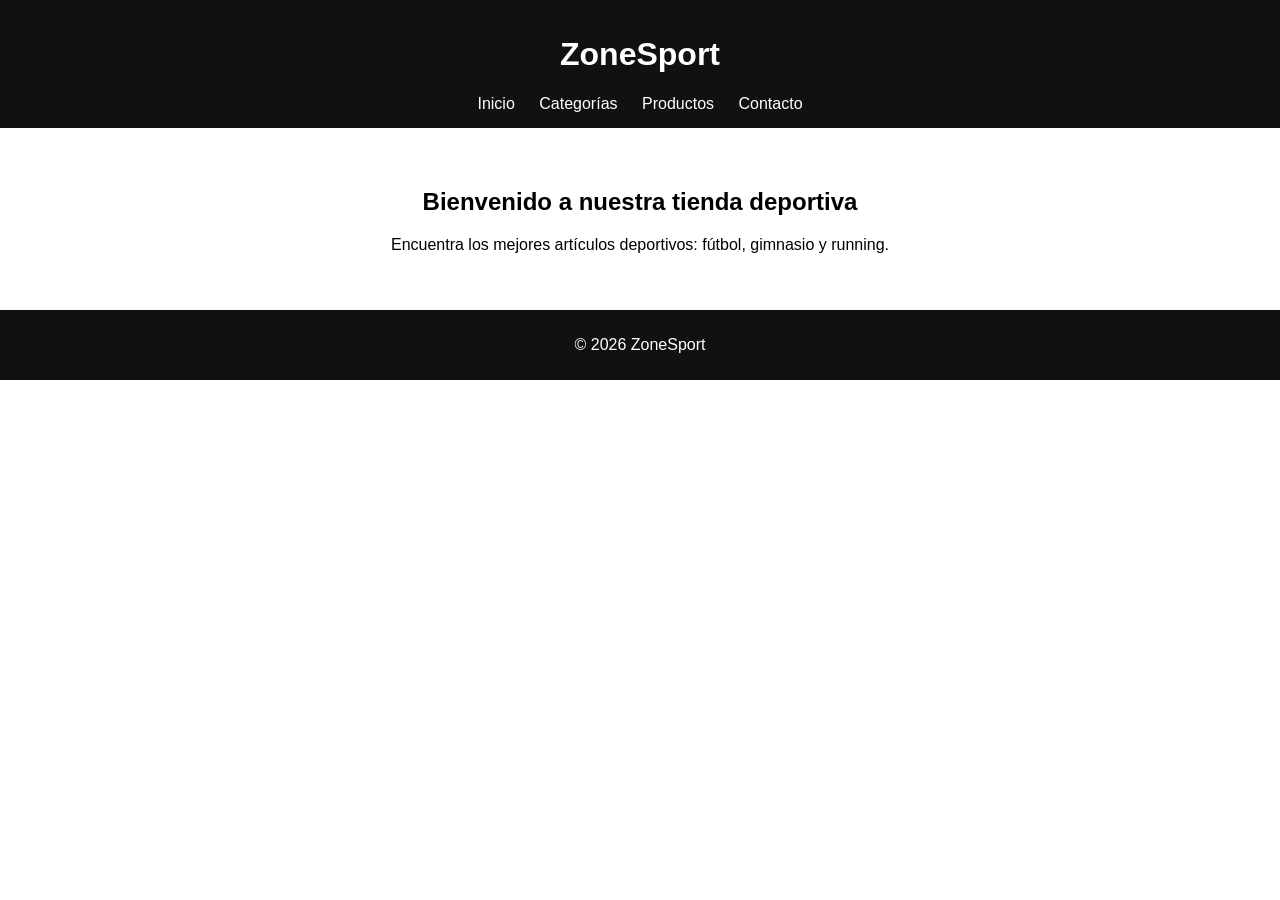
==== index.html @ 28412ad9 "avance" ====
<!DOCTYPE html>
<html lang="es">
<head>
    <meta charset="UTF-8">
    <title>ZoneSport</title>
    <link rel="stylesheet" href="assets/css/styles.css">
</head>
<body>

<header>
    <h1>ZoneSport</h1>
    <nav>
        <a href="index.html">Inicio</a>
        <a href="categorias.html">Categorías</a>
        <a href="productos.html">Productos</a>
        <a href="contacto.html">Contacto</a>
    </nav>
</header>

<section>
    <h2>Bienvenido a nuestra tienda deportiva</h2>
    <p>Encuentra los mejores artículos deportivos: fútbol, gimnasio y running.</p>
</section>

<footer>
    <p>© 2026 ZoneSport</p>
</footer>

<script src="assets/js/script.js"></script>
</body>
</html>
---- assets/css/styles.css ----
body {
    font-family: Arial, sans-serif;
    margin: 0;
    padding: 0;
}

header {
    background-color: #111;
    color: white;
    padding: 15px;
    text-align: center;
}

nav a {
    color: white;
    margin: 0 10px;
    text-decoration: none;
}

section {
    padding: 40px;
    text-align: center;
}

.contenedor-categorias {
    display: flex;
    justify-content: center;
    gap: 20px;
    flex-wrap: wrap;
}

.categoria {
    border: 1px solid #cccbcb;
    padding: 20px;
    width: 250px;
    border-radius: 10px;
    transition: 0.3s;
}

.categoria:hover {
    transform: scale(1.05);
}

.categoria img {
    width: 100%;
    height: 150px;
    object-fit: cover;
    border-radius: 8px;
}

.categoria a {
    display: inline-block;
    margin-top: 10px;
    background-color: #007bff;
    color: white;
    padding: 8px 12px;
    text-decoration: none;
    border-radius: 5px;
}

footer {
    background-color: #111;
    color: white;
    text-align: center;
    padding: 10px;
}

@media (max-width: 768px) {
    .contenedor-categorias {
        flex-direction: column;
        align-items: center;
    }
}

.contenedor-productos {
    display: flex;
    justify-content: center;
    gap: 20px;
    flex-wrap: wrap;
    padding-top: 30px;
}

.producto {
    border: 1px solid #cccbcb;
    padding: 20px;
    width: 220px;
    border-radius: 10px;
    text-align: center;
    transition: 0.3s;
}

.producto:hover {
    transform: scale(1.05);
    box-shadow: 0 5px 15px rgba(0,0,0,0.2);
}

.producto img {
    width: 100%;
    height: 150px;
    object-fit: cover;
    border-radius: 8px;
}

.precio {
    font-weight: bold;
    color: #28a745;
    margin: 10px 0;
}

.producto button {
    background-color: #007bff;
    color: white;
    border: none;
    padding: 8px 12px;
    border-radius: 5px;
    cursor: pointer;
}

.producto button:hover {
    background-color: #0056b3;
}
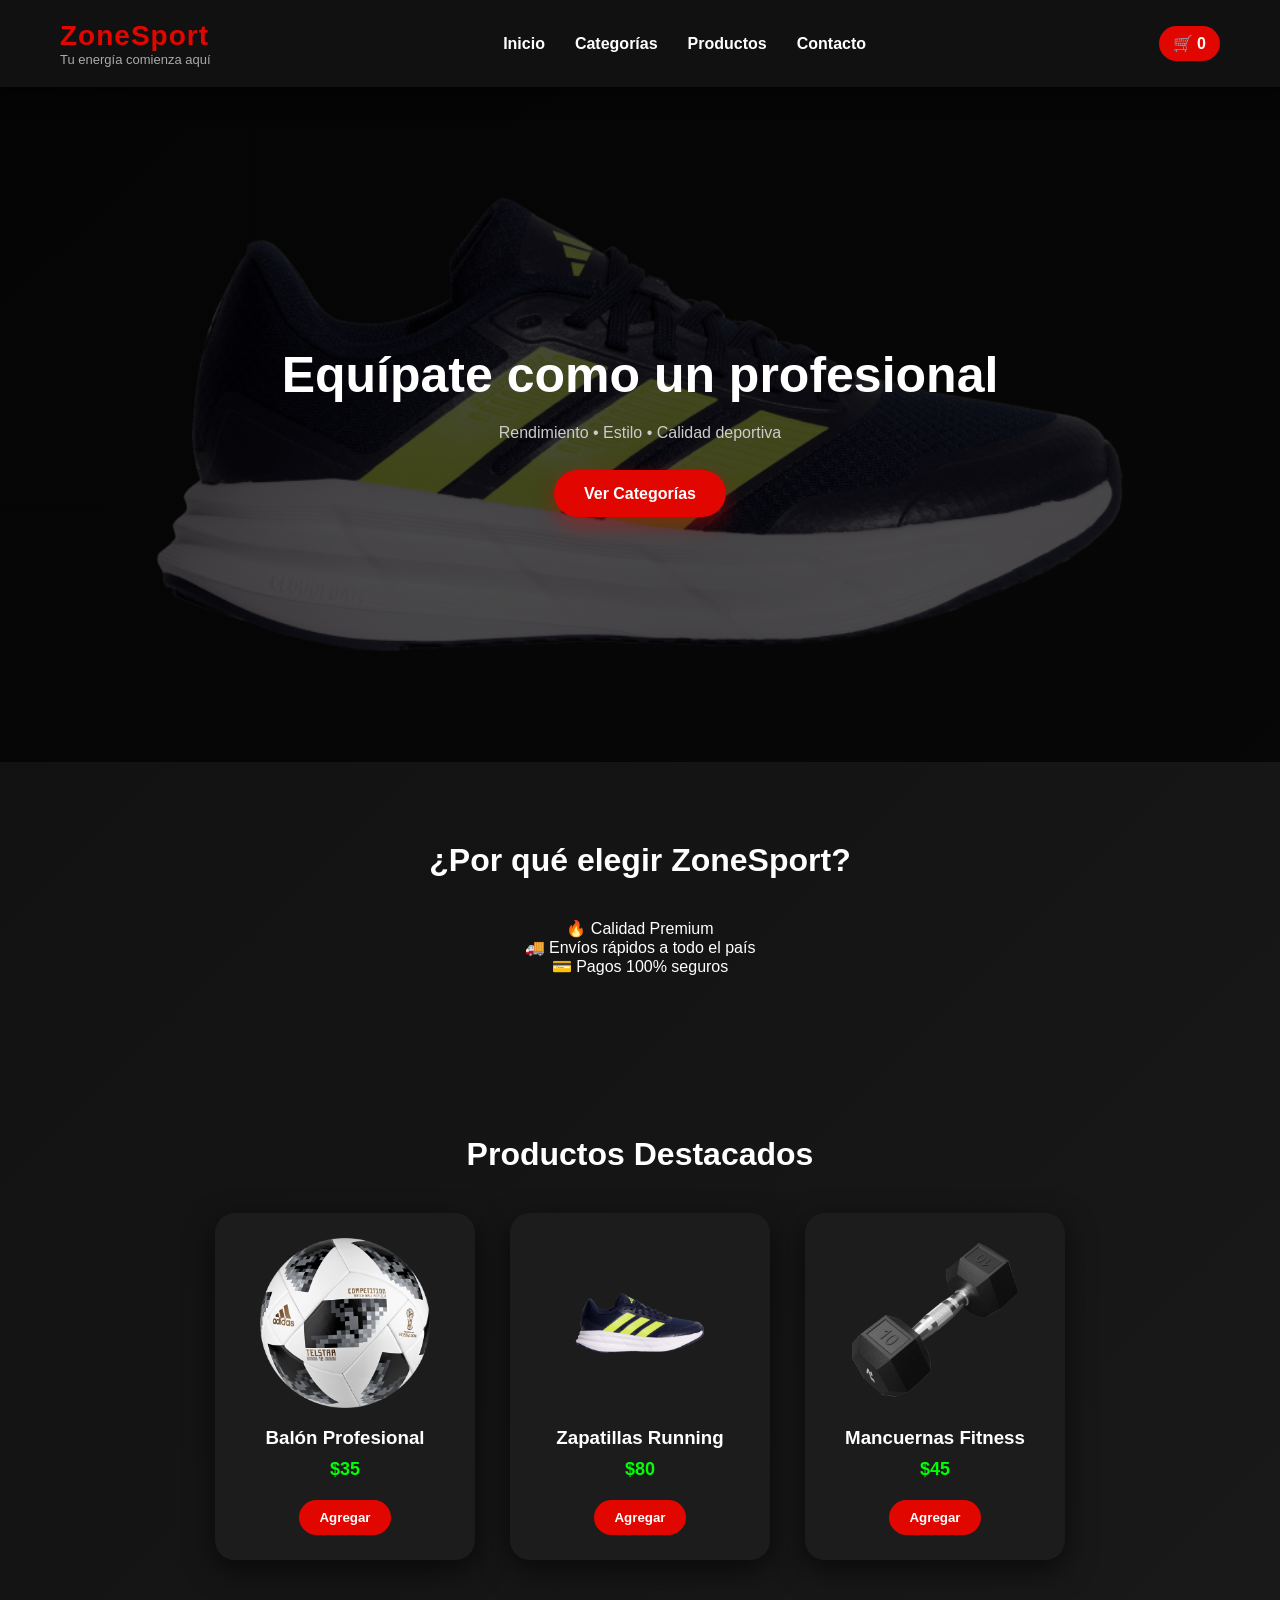
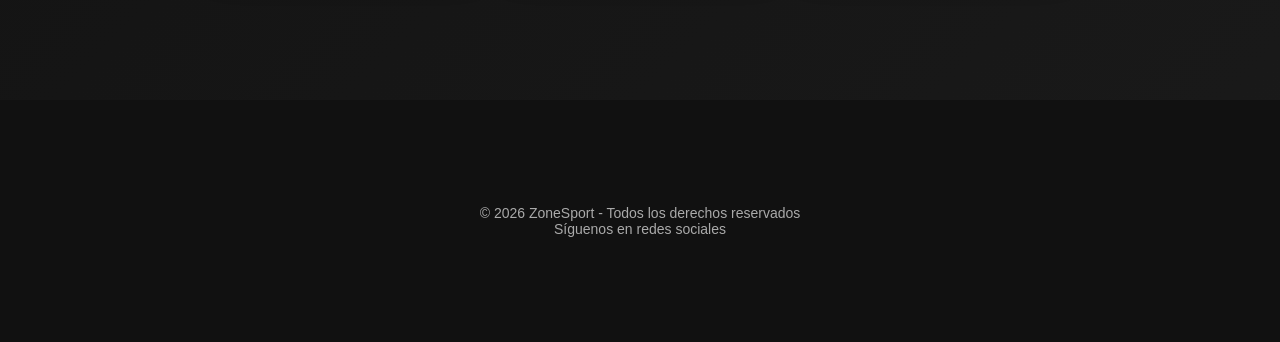
==== commit ed4a1a9a: "fin." ====
--- a/index.html
+++ b/index.html
@@ -1,31 +1,101 @@
 <!DOCTYPE html>
 <html lang="es">
+
 <head>
     <meta charset="UTF-8">
-    <title>ZoneSport</title>
+    <meta name="viewport" content="width=device-width, initial-scale=1.0">
+    <title>ZoneSport | Tienda Deportiva</title>
+
     <link rel="stylesheet" href="assets/css/styles.css">
 </head>
+
 <body>
 
 <header>
-    <h1>ZoneSport</h1>
+    <div class="logo">
+        <h1>ZoneSport</h1>
+        <p>Tu energía comienza aquí</p>
+    </div>
+
     <nav>
-        <a href="index.html">Inicio</a>
-        <a href="categorias.html">Categorías</a>
-        <a href="productos.html">Productos</a>
-        <a href="contacto.html">Contacto</a>
+        <ul>
+            <li><a href="index.html">Inicio</a></li>
+            <li><a href="categorias.html">Categorías</a></li>
+            <li><a href="productos.html">Productos</a></li>
+            <li><a href="contacto.html">Contacto</a></li>
+        </ul>
     </nav>
+
+    <div class="carrito">
+        🛒 <span id="contador">0</span>
+    </div>
 </header>
 
-<section>
-    <h2>Bienvenido a nuestra tienda deportiva</h2>
-    <p>Encuentra los mejores artículos deportivos: fútbol, gimnasio y running.</p>
+
+<main>
+
+<section class="hero">
+    <article class="hero-content">
+        <h2>Equípate como un profesional</h2>
+        <p>Rendimiento • Estilo • Calidad deportiva</p>
+        <br>
+        <a href="categorias.html" class="btn-principal">Ver Categorías</a>
+    </article>
 </section>
 
+<section>
+<h2>¿Por qué elegir ZoneSport?</h2>
+
+<article>
+<p>🔥 Calidad Premium</p>
+<p>🚚 Envíos rápidos a todo el país</p>
+<p>💳 Pagos 100% seguros</p>
+</article>
+
+</section>
+
+<section>
+
+<h2>Productos Destacados</h2>
+
+<div class="contenedor-productos">
+
+<article class="producto">
+<img src="assets/img/balon de futbol.png">
+<h3>Balón Profesional</h3>
+<p class="precio">$35</p>
+<button class="btn-carrito">Agregar</button>
+</article>
+
+<article class="producto">
+<img src="assets/img/zapatillas.png">
+<h3>Zapatillas Running</h3>
+<p class="precio">$80</p>
+<button class="btn-carrito">Agregar</button>
+</article>
+
+<article class="producto">
+<img src="assets/img/mancuernas.png">
+<h3>Mancuernas Fitness</h3>
+<p class="precio">$45</p>
+<button class="btn-carrito">Agregar</button>
+</article>
+
+</div>
+
+</section>
+
+</main>
+
+
 <footer>
-    <p>© 2026 ZoneSport</p>
+    <section>
+        <p>© 2026 ZoneSport - Todos los derechos reservados</p>
+        <p>Síguenos en redes sociales</p>
+    </section>
 </footer>
 
 <script src="assets/js/script.js"></script>
+
 </body>
 </html>
--- a/assets/css/styles.css
+++ b/assets/css/styles.css
@@ -1,121 +1,290 @@
-body {
-    font-family: Arial, sans-serif;
-    margin: 0;
-    padding: 0;
-}
-
-header {
-    background-color: #111;
-    color: white;
-    padding: 15px;
-    text-align: center;
-}
-
-nav a {
-    color: white;
-    margin: 0 10px;
-    text-decoration: none;
-}
-
-section {
-    padding: 40px;
-    text-align: center;
-}
-
-.contenedor-categorias {
-    display: flex;
-    justify-content: center;
-    gap: 20px;
-    flex-wrap: wrap;
-}
-
-.categoria {
-    border: 1px solid #cccbcb;
-    padding: 20px;
-    width: 250px;
-    border-radius: 10px;
-    transition: 0.3s;
-}
-
-.categoria:hover {
-    transform: scale(1.05);
-}
-
-.categoria img {
-    width: 100%;
-    height: 150px;
-    object-fit: cover;
-    border-radius: 8px;
-}
-
-.categoria a {
-    display: inline-block;
-    margin-top: 10px;
-    background-color: #007bff;
-    color: white;
-    padding: 8px 12px;
-    text-decoration: none;
-    border-radius: 5px;
-}
-
-footer {
-    background-color: #111;
-    color: white;
-    text-align: center;
-    padding: 10px;
-}
-
-@media (max-width: 768px) {
-    .contenedor-categorias {
-        flex-direction: column;
-        align-items: center;
-    }
-}
-
-.contenedor-productos {
-    display: flex;
-    justify-content: center;
-    gap: 20px;
-    flex-wrap: wrap;
-    padding-top: 30px;
-}
-
-.producto {
-    border: 1px solid #cccbcb;
-    padding: 20px;
-    width: 220px;
-    border-radius: 10px;
-    text-align: center;
-    transition: 0.3s;
-}
-
-.producto:hover {
-    transform: scale(1.05);
-    box-shadow: 0 5px 15px rgba(0,0,0,0.2);
-}
-
-.producto img {
-    width: 100%;
-    height: 150px;
-    object-fit: cover;
-    border-radius: 8px;
-}
-
-.precio {
-    font-weight: bold;
-    color: #28a745;
-    margin: 10px 0;
-}
-
-.producto button {
-    background-color: #007bff;
-    color: white;
-    border: none;
-    padding: 8px 12px;
-    border-radius: 5px;
-    cursor: pointer;
-}
-
-.producto button:hover {
-    background-color: #0056b3;
+/* ================= RESET ================= */
+*{
+margin:0;
+padding:0;
+box-sizing:border-box;
+font-family: 'Segoe UI', sans-serif;
+}
+
+body{
+background: linear-gradient(135deg,#0f0f0f,#1a1a1a);
+color:#fff;
+overflow-x:hidden;
+}
+
+/* ================= ANIMACIÓN GENERAL ================= */
+
+@keyframes fadeUp{
+from{
+opacity:0;
+transform:translateY(40px);
+}
+to{
+opacity:1;
+transform:translateY(0);
+}
+}
+
+/* ================= HEADER ================= */
+
+header{
+background:#111;
+display:flex;
+justify-content:space-between;
+align-items:center;
+padding:20px 60px;
+flex-wrap:wrap;
+position:sticky;
+top:0;
+z-index:100;
+box-shadow:0 4px 20px rgba(0,0,0,.6);
+}
+
+.logo h1{
+color:#e10600;
+font-size:28px;
+letter-spacing:1px;
+}
+
+.logo p{
+font-size:13px;
+color:#aaa;
+}
+
+nav ul{
+list-style:none;
+display:flex;
+gap:30px;
+}
+
+nav a{
+color:#fff;
+text-decoration:none;
+font-weight:600;
+transition:.3s;
+}
+
+nav a:hover{
+color:#e10600;
+}
+
+.carrito{
+background:#e10600;
+padding:8px 14px;
+border-radius:20px;
+font-weight:bold;
+}
+
+/* ================= HERO ================= */
+
+.hero{
+height:75vh;
+background:
+linear-gradient(rgba(0,0,0,.7),rgba(0,0,0,.7)),
+url("../img/zapatillas.png");
+background-size:cover;
+background-position:center;
+display:flex;
+justify-content:center;
+align-items:center;
+text-align:center;
+padding:20px;
+}
+
+.hero-content{
+animation:fadeUp 1s ease;
+}
+
+.hero h2{
+font-size:50px;
+margin-bottom:20px;
+}
+
+.hero p{
+color:#ccc;
+margin-bottom:25px;
+}
+
+.btn-principal{
+background:#e10600;
+padding:15px 30px;
+border-radius:30px;
+color:white;
+text-decoration:none;
+font-weight:bold;
+transition:.3s;
+box-shadow:0 8px 20px rgba(225,6,0,.4);
+}
+
+.btn-principal:hover{
+background:#b80000;
+transform:translateY(-4px);
+}
+
+/* ================= SECTIONS ================= */
+
+section{
+padding:80px 20px;
+text-align:center;
+animation:fadeUp 1s ease;
+}
+
+h2{
+margin-bottom:40px;
+font-size:32px;
+}
+
+/* ================= TARJETAS ================= */
+
+.contenedor-categorias,
+.contenedor-productos{
+display:flex;
+justify-content:center;
+flex-wrap:wrap;
+gap:35px;
+}
+
+.categoria,
+.producto{
+background:#1c1c1c;
+border-radius:20px;
+padding:25px;
+width:260px;
+transition:.4s;
+box-shadow:0 10px 30px rgba(0,0,0,.6);
+}
+
+.categoria:hover,
+.producto:hover{
+transform:translateY(-10px) scale(1.03);
+box-shadow:0 20px 40px rgba(225,6,0,.3);
+}
+
+.categoria img,
+.producto img{
+width:100%;
+height:170px;
+object-fit:contain;
+margin-bottom:15px;
+}
+
+.precio{
+color:#00ff04;
+font-size:18px;
+font-weight:bold;
+margin:10px 0;
+}
+
+.producto button,
+.categoria a{
+background:#e10600;
+border:none;
+padding:10px 20px;
+border-radius:25px;
+cursor:pointer;
+font-weight:bold;
+color:white;
+text-decoration:none;
+display:inline-block;
+margin-top:10px;
+transition:.3s;
+}
+
+.producto button:hover,
+.categoria a:hover{
+background:#b80000;
+transform:scale(1.05);
+}
+
+/* ================= FORMULARIO ================= */
+
+form{
+max-width:500px;
+margin:auto;
+display:flex;
+flex-direction:column;
+gap:18px;
+background:#1c1c1c;
+padding:35px;
+border-radius:20px;
+box-shadow:0 10px 30px rgba(0,0,0,.5);
+}
+
+input, textarea{
+padding:12px;
+border-radius:10px;
+border:none;
+background:#2a2a2a;
+color:white;
+outline:none;
+}
+
+textarea{
+resize:none;
+height:120px;
+}
+
+button[type="submit"]{
+background:#e10600;
+border:none;
+padding:14px;
+font-weight:bold;
+border-radius:25px;
+cursor:pointer;
+transition:.3s;
+color:white;
+}
+
+button[type="submit"]:hover{
+background:#b80000;
+transform:scale(1.05);
+}
+
+.error{
+color:#d30e0e;
+font-size:13px;
+text-align:left;
+}
+
+/* ================= FOOTER ================= */
+
+footer{
+background:#111;
+text-align:center;
+padding:25px;
+margin-top:60px;
+font-size:14px;
+color:#aaa;
+}
+
+/* ================= RESPONSIVE ================= */
+
+@media(max-width:768px){
+
+header{
+flex-direction:column;
+gap:15px;
+text-align:center;
+}
+
+nav ul{
+flex-direction:column;
+gap:15px;
+}
+
+.hero h2{
+font-size:32px;
+}
+
+.contenedor-productos,
+.contenedor-categorias{
+flex-direction:column;
+align-items:center;
+}
+
+.producto,
+.categoria{
+width:90%;
+}
+
 }
